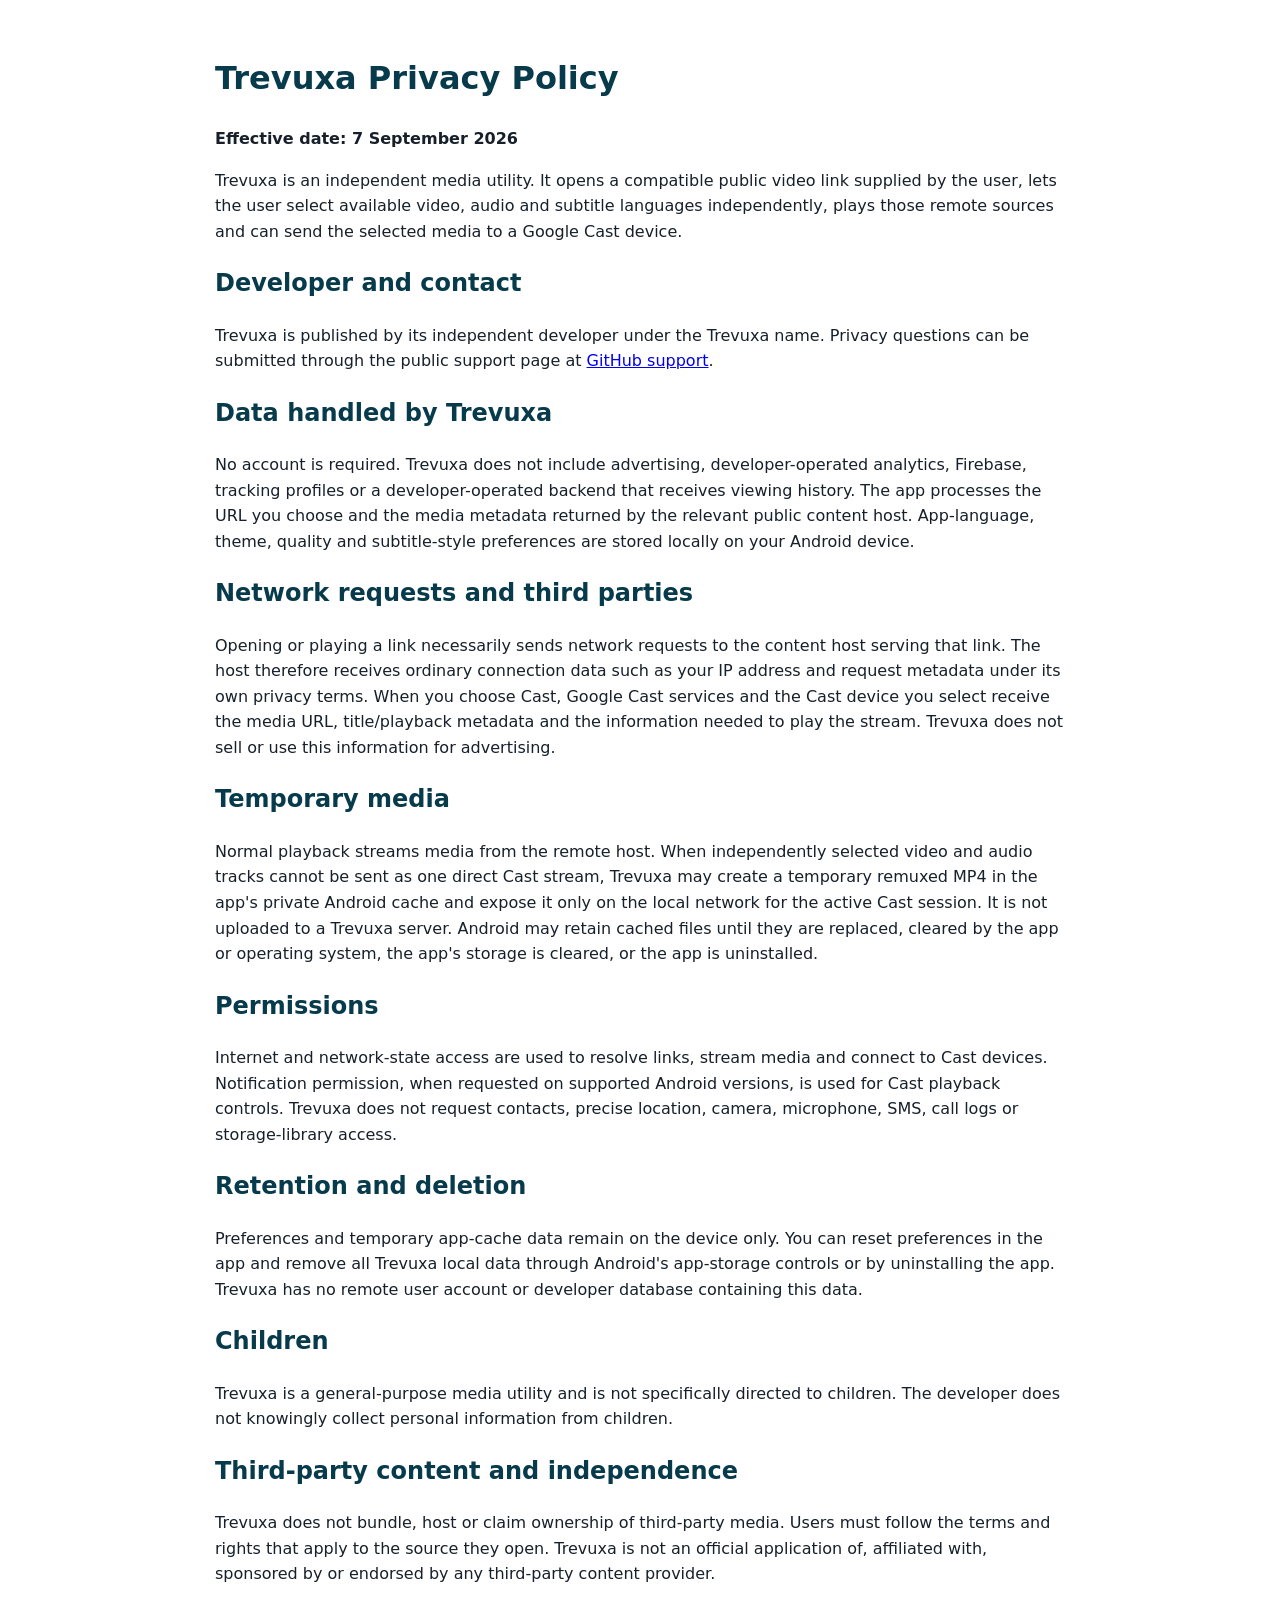
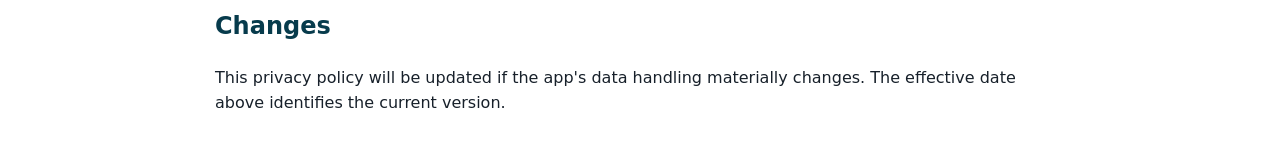
==== privacy-policy.html @ 8b6cb0d0 "Update privacy policy for Trevuxa and actual data flows" ====
<!doctype html>
<html lang="en"><head><meta charset="utf-8"><meta name="viewport" content="width=device-width,initial-scale=1">
<title>Trevuxa Privacy Policy</title><style>body{font:16px system-ui;line-height:1.6;max-width:850px;margin:auto;padding:32px;color:#17202a}h1,h2{color:#073b4c}</style></head>
<body><h1>Trevuxa Privacy Policy</h1><p><strong>Effective date: 7 September 2026</strong></p>
<p>Trevuxa is an independent media utility. It opens a compatible public video link supplied by the user, lets the user select available video, audio and subtitle languages independently, plays those remote sources and can send the selected media to a Google Cast device.</p>
<h2>Developer and contact</h2><p>Trevuxa is published by its independent developer under the Trevuxa name. Privacy questions can be submitted through the public support page at <a href="https://github.com/LuckyLuke-0/lingomix-cast-receiver/issues">GitHub support</a>.</p>
<h2>Data handled by Trevuxa</h2><p>No account is required. Trevuxa does not include advertising, developer-operated analytics, Firebase, tracking profiles or a developer-operated backend that receives viewing history. The app processes the URL you choose and the media metadata returned by the relevant public content host. App-language, theme, quality and subtitle-style preferences are stored locally on your Android device.</p>
<h2>Network requests and third parties</h2><p>Opening or playing a link necessarily sends network requests to the content host serving that link. The host therefore receives ordinary connection data such as your IP address and request metadata under its own privacy terms. When you choose Cast, Google Cast services and the Cast device you select receive the media URL, title/playback metadata and the information needed to play the stream. Trevuxa does not sell or use this information for advertising.</p>
<h2>Temporary media</h2><p>Normal playback streams media from the remote host. When independently selected video and audio tracks cannot be sent as one direct Cast stream, Trevuxa may create a temporary remuxed MP4 in the app's private Android cache and expose it only on the local network for the active Cast session. It is not uploaded to a Trevuxa server. Android may retain cached files until they are replaced, cleared by the app or operating system, the app's storage is cleared, or the app is uninstalled.</p>
<h2>Permissions</h2><p>Internet and network-state access are used to resolve links, stream media and connect to Cast devices. Notification permission, when requested on supported Android versions, is used for Cast playback controls. Trevuxa does not request contacts, precise location, camera, microphone, SMS, call logs or storage-library access.</p>
<h2>Retention and deletion</h2><p>Preferences and temporary app-cache data remain on the device only. You can reset preferences in the app and remove all Trevuxa local data through Android's app-storage controls or by uninstalling the app. Trevuxa has no remote user account or developer database containing this data.</p>
<h2>Children</h2><p>Trevuxa is a general-purpose media utility and is not specifically directed to children. The developer does not knowingly collect personal information from children.</p>
<h2>Third-party content and independence</h2><p>Trevuxa does not bundle, host or claim ownership of third-party media. Users must follow the terms and rights that apply to the source they open. Trevuxa is not an official application of, affiliated with, sponsored by or endorsed by any third-party content provider.</p>
<h2>Changes</h2><p>This privacy policy will be updated if the app's data handling materially changes. The effective date above identifies the current version.</p>
</body></html>
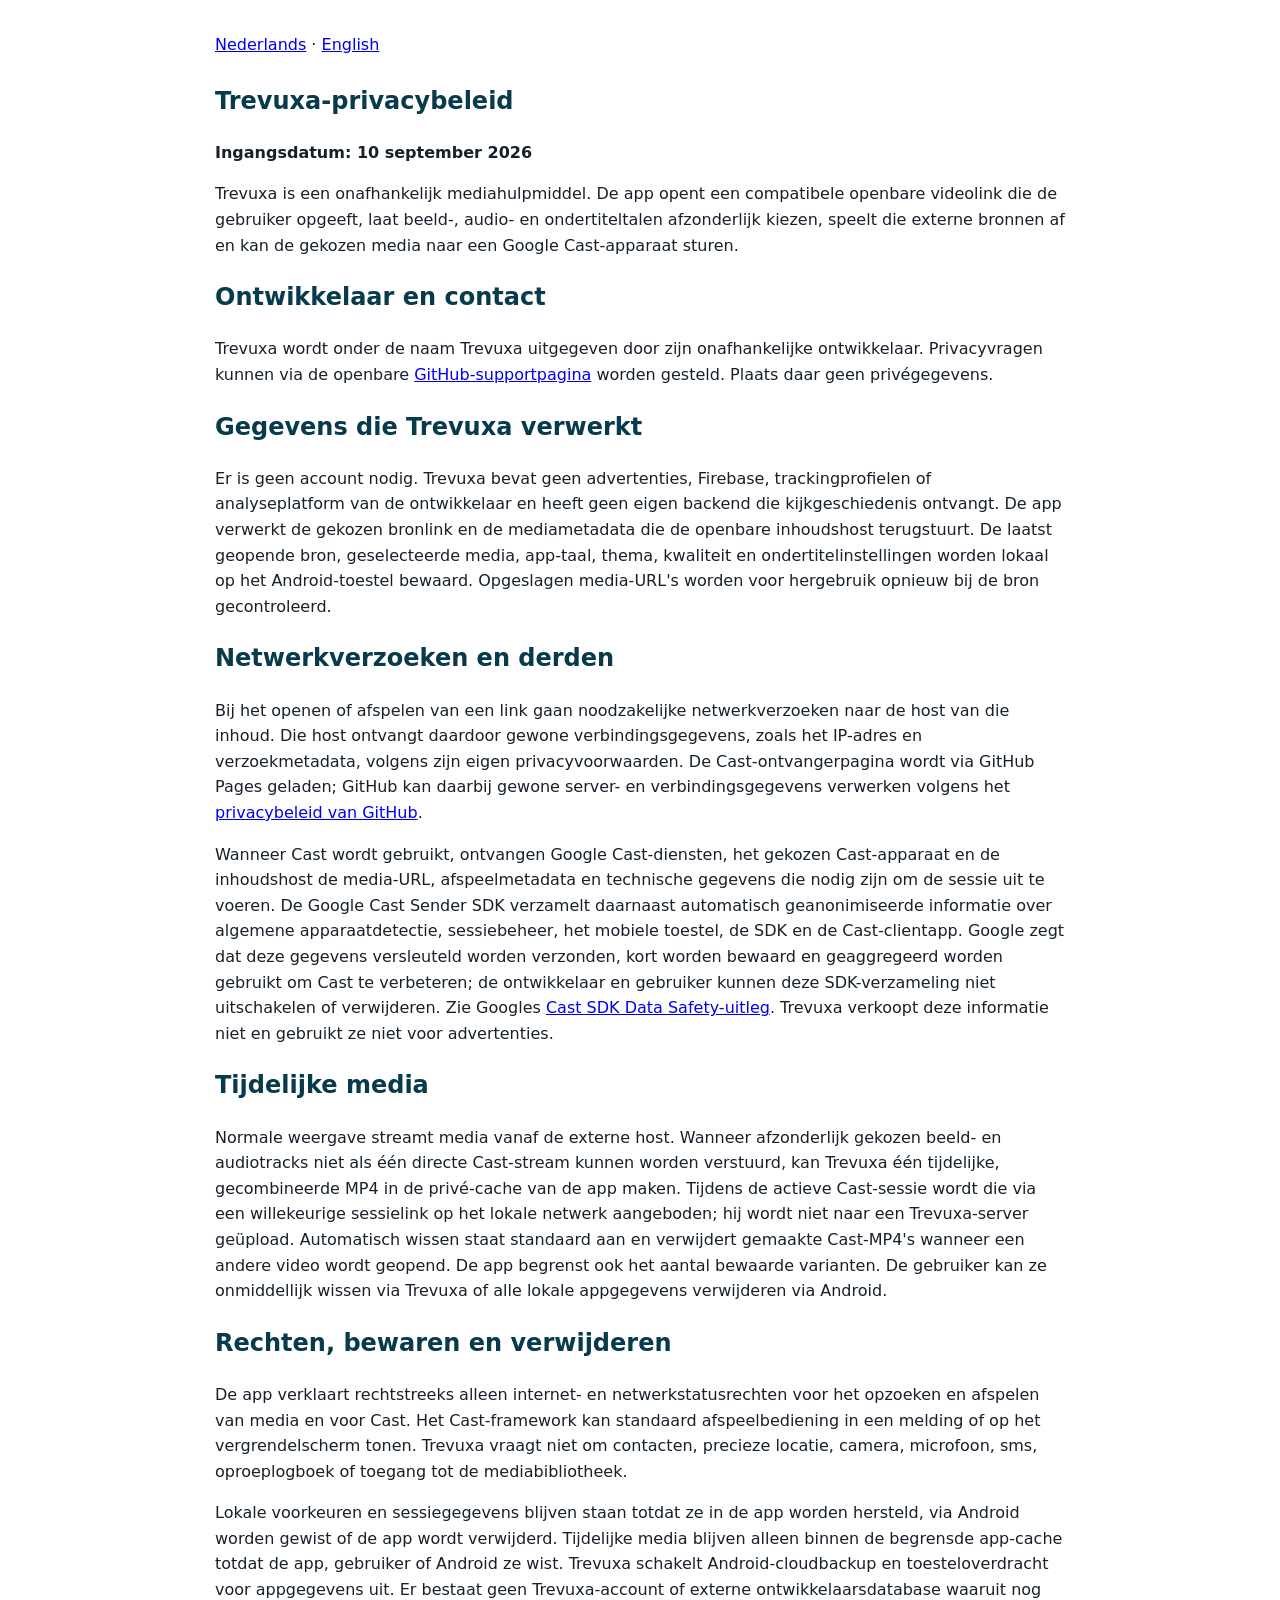
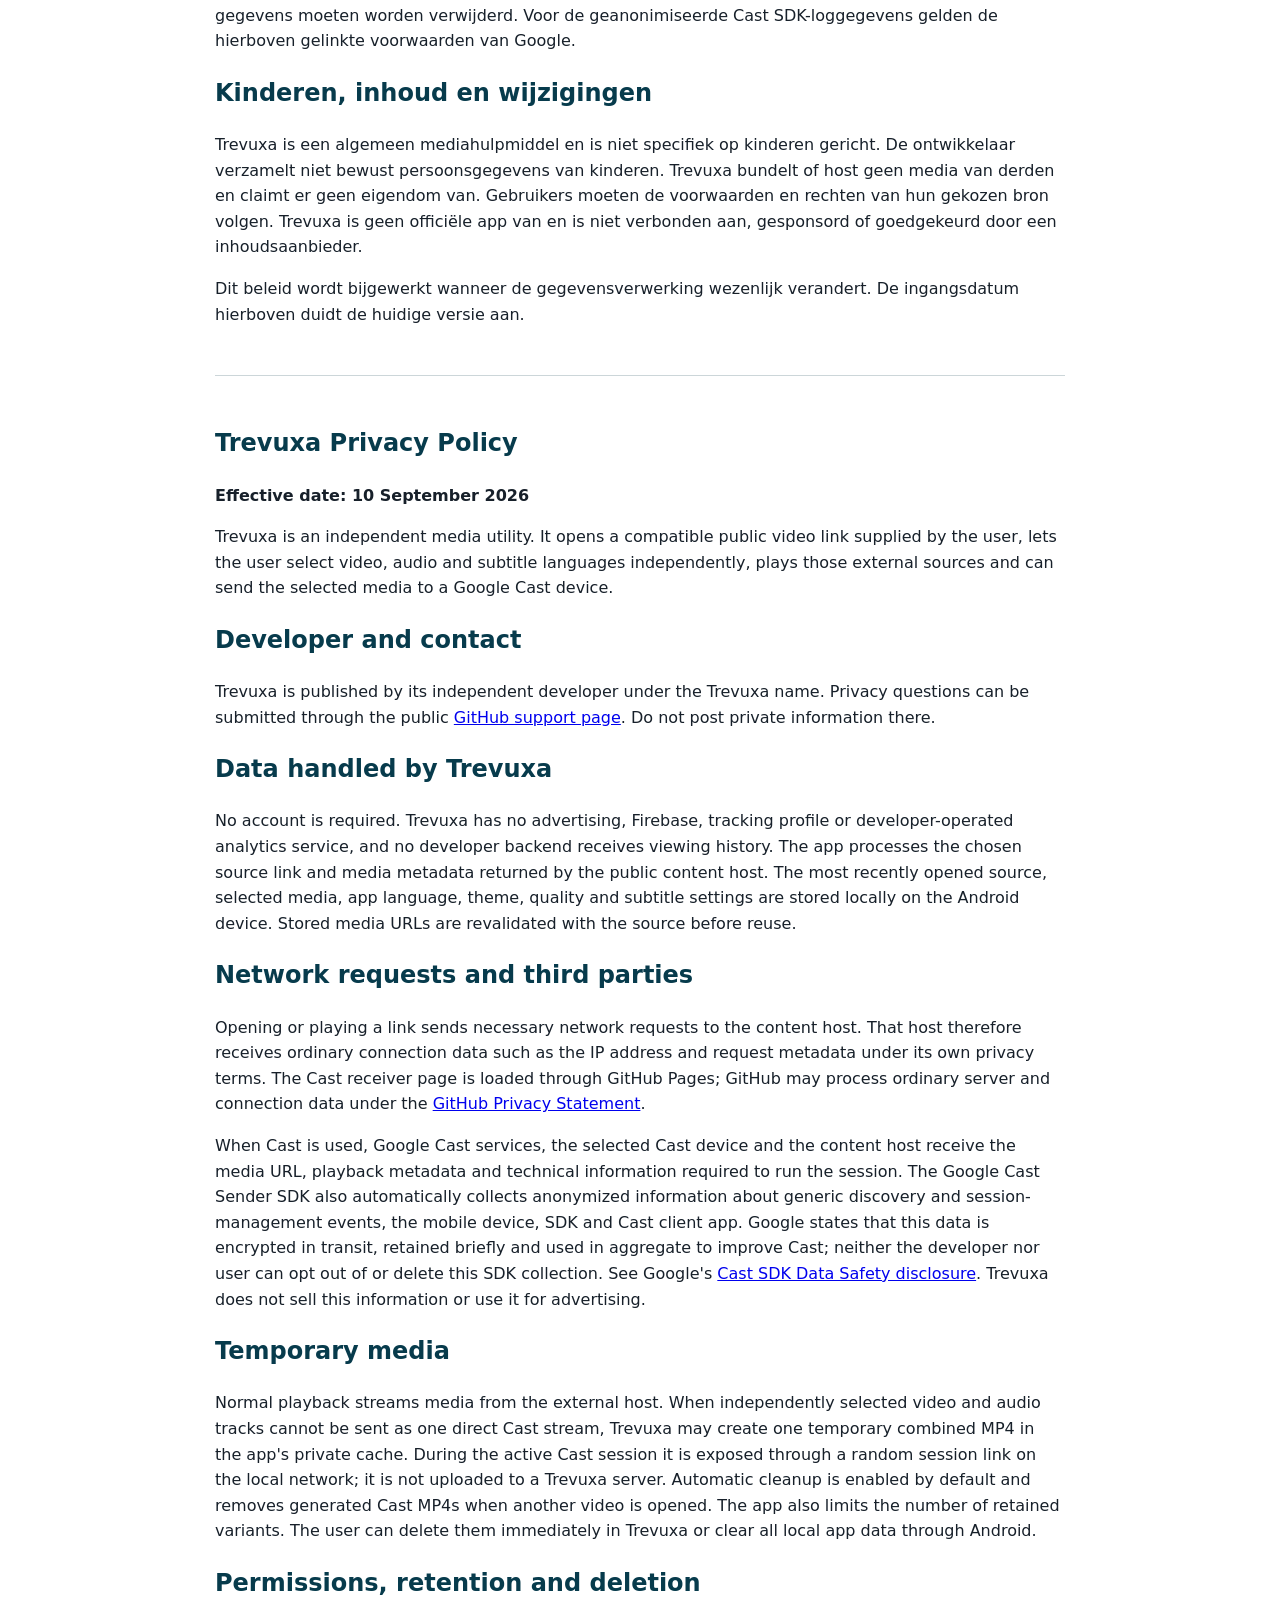
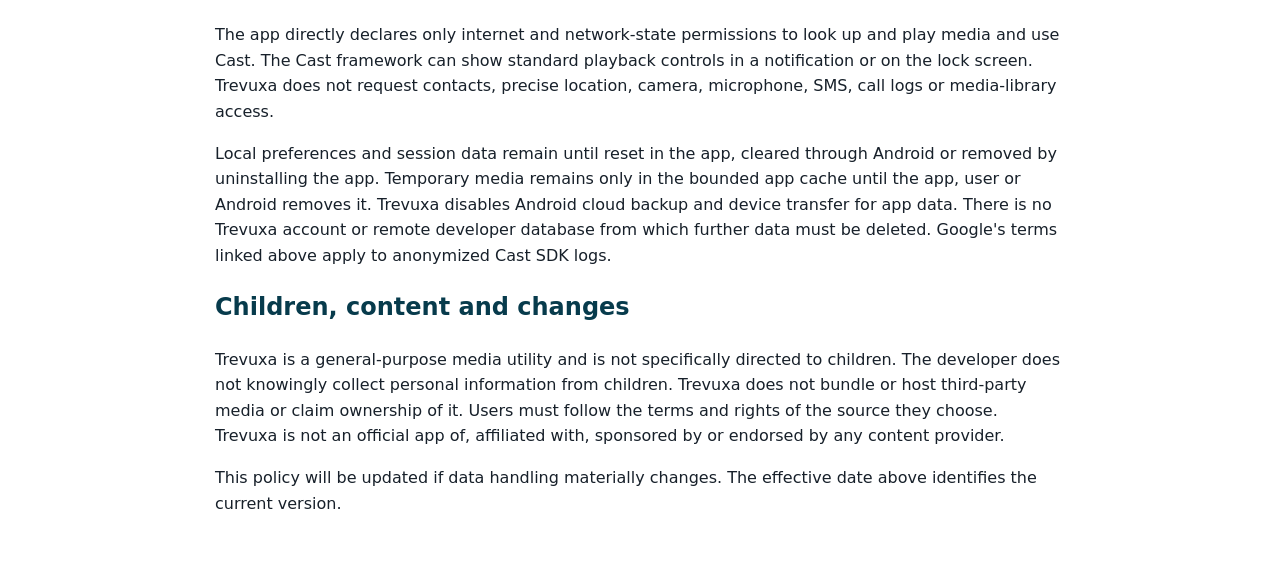
==== commit b65651aa: "Harden legacy receiver session handling and deployment" ====
--- a/privacy-policy.html
+++ b/privacy-policy.html
@@ -1,15 +1,71 @@
 <!doctype html>
-<html lang="en"><head><meta charset="utf-8"><meta name="viewport" content="width=device-width,initial-scale=1">
-<title>Trevuxa Privacy Policy</title><style>body{font:16px system-ui;line-height:1.6;max-width:850px;margin:auto;padding:32px;color:#17202a}h1,h2{color:#073b4c}</style></head>
-<body><h1>Trevuxa Privacy Policy</h1><p><strong>Effective date: 7 September 2026</strong></p>
-<p>Trevuxa is an independent media utility. It opens a compatible public video link supplied by the user, lets the user select available video, audio and subtitle languages independently, plays those remote sources and can send the selected media to a Google Cast device.</p>
-<h2>Developer and contact</h2><p>Trevuxa is published by its independent developer under the Trevuxa name. Privacy questions can be submitted through the public support page at <a href="https://github.com/LuckyLuke-0/lingomix-cast-receiver/issues">GitHub support</a>.</p>
-<h2>Data handled by Trevuxa</h2><p>No account is required. Trevuxa does not include advertising, developer-operated analytics, Firebase, tracking profiles or a developer-operated backend that receives viewing history. The app processes the URL you choose and the media metadata returned by the relevant public content host. App-language, theme, quality and subtitle-style preferences are stored locally on your Android device.</p>
-<h2>Network requests and third parties</h2><p>Opening or playing a link necessarily sends network requests to the content host serving that link. The host therefore receives ordinary connection data such as your IP address and request metadata under its own privacy terms. When you choose Cast, Google Cast services and the Cast device you select receive the media URL, title/playback metadata and the information needed to play the stream. Trevuxa does not sell or use this information for advertising.</p>
-<h2>Temporary media</h2><p>Normal playback streams media from the remote host. When independently selected video and audio tracks cannot be sent as one direct Cast stream, Trevuxa may create a temporary remuxed MP4 in the app's private Android cache and expose it only on the local network for the active Cast session. It is not uploaded to a Trevuxa server. Android may retain cached files until they are replaced, cleared by the app or operating system, the app's storage is cleared, or the app is uninstalled.</p>
-<h2>Permissions</h2><p>Internet and network-state access are used to resolve links, stream media and connect to Cast devices. Notification permission, when requested on supported Android versions, is used for Cast playback controls. Trevuxa does not request contacts, precise location, camera, microphone, SMS, call logs or storage-library access.</p>
-<h2>Retention and deletion</h2><p>Preferences and temporary app-cache data remain on the device only. You can reset preferences in the app and remove all Trevuxa local data through Android's app-storage controls or by uninstalling the app. Trevuxa has no remote user account or developer database containing this data.</p>
-<h2>Children</h2><p>Trevuxa is a general-purpose media utility and is not specifically directed to children. The developer does not knowingly collect personal information from children.</p>
-<h2>Third-party content and independence</h2><p>Trevuxa does not bundle, host or claim ownership of third-party media. Users must follow the terms and rights that apply to the source they open. Trevuxa is not an official application of, affiliated with, sponsored by or endorsed by any third-party content provider.</p>
-<h2>Changes</h2><p>This privacy policy will be updated if the app's data handling materially changes. The effective date above identifies the current version.</p>
-</body></html>+<html lang="en">
+<head>
+  <meta charset="utf-8">
+  <meta name="viewport" content="width=device-width,initial-scale=1">
+  <title>Trevuxa Privacy Policy / Privacybeleid</title>
+  <style>
+    body{font:16px system-ui;line-height:1.6;max-width:850px;margin:auto;padding:32px;color:#17202a}
+    h1,h2{color:#073b4c}nav{margin-bottom:24px}hr{border:0;border-top:1px solid #ccd6d9;margin:48px 0}
+  </style>
+</head>
+<body>
+<nav><a href="#nederlands">Nederlands</a> · <a href="#english">English</a></nav>
+
+<section id="nederlands" lang="nl">
+  <h1>Trevuxa-privacybeleid</h1>
+  <p><strong>Ingangsdatum: 10 september 2026</strong></p>
+  <p>Trevuxa is een onafhankelijk mediahulpmiddel. De app opent een compatibele openbare videolink die de gebruiker opgeeft, laat beeld-, audio- en ondertiteltalen afzonderlijk kiezen, speelt die externe bronnen af en kan de gekozen media naar een Google Cast-apparaat sturen.</p>
+
+  <h2>Ontwikkelaar en contact</h2>
+  <p>Trevuxa wordt onder de naam Trevuxa uitgegeven door zijn onafhankelijke ontwikkelaar. Privacyvragen kunnen via de openbare <a href="https://github.com/LuckyLuke-0/lingomix-cast-receiver/issues">GitHub-supportpagina</a> worden gesteld. Plaats daar geen privégegevens.</p>
+
+  <h2>Gegevens die Trevuxa verwerkt</h2>
+  <p>Er is geen account nodig. Trevuxa bevat geen advertenties, Firebase, trackingprofielen of analyseplatform van de ontwikkelaar en heeft geen eigen backend die kijkgeschiedenis ontvangt. De app verwerkt de gekozen bronlink en de mediametadata die de openbare inhoudshost terugstuurt. De laatst geopende bron, geselecteerde media, app-taal, thema, kwaliteit en ondertitelinstellingen worden lokaal op het Android-toestel bewaard. Opgeslagen media-URL's worden voor hergebruik opnieuw bij de bron gecontroleerd.</p>
+
+  <h2>Netwerkverzoeken en derden</h2>
+  <p>Bij het openen of afspelen van een link gaan noodzakelijke netwerkverzoeken naar de host van die inhoud. Die host ontvangt daardoor gewone verbindingsgegevens, zoals het IP-adres en verzoekmetadata, volgens zijn eigen privacyvoorwaarden. De Cast-ontvangerpagina wordt via GitHub Pages geladen; GitHub kan daarbij gewone server- en verbindingsgegevens verwerken volgens het <a href="https://docs.github.com/en/site-policy/privacy-policies/github-general-privacy-statement">privacybeleid van GitHub</a>.</p>
+  <p>Wanneer Cast wordt gebruikt, ontvangen Google Cast-diensten, het gekozen Cast-apparaat en de inhoudshost de media-URL, afspeelmetadata en technische gegevens die nodig zijn om de sessie uit te voeren. De Google Cast Sender SDK verzamelt daarnaast automatisch geanonimiseerde informatie over algemene apparaatdetectie, sessiebeheer, het mobiele toestel, de SDK en de Cast-clientapp. Google zegt dat deze gegevens versleuteld worden verzonden, kort worden bewaard en geaggregeerd worden gebruikt om Cast te verbeteren; de ontwikkelaar en gebruiker kunnen deze SDK-verzameling niet uitschakelen of verwijderen. Zie Googles <a href="https://developers.google.com/cast/docs/android_sender/data_disclosure">Cast SDK Data Safety-uitleg</a>. Trevuxa verkoopt deze informatie niet en gebruikt ze niet voor advertenties.</p>
+
+  <h2>Tijdelijke media</h2>
+  <p>Normale weergave streamt media vanaf de externe host. Wanneer afzonderlijk gekozen beeld- en audiotracks niet als één directe Cast-stream kunnen worden verstuurd, kan Trevuxa één tijdelijke, gecombineerde MP4 in de privé-cache van de app maken. Tijdens de actieve Cast-sessie wordt die via een willekeurige sessielink op het lokale netwerk aangeboden; hij wordt niet naar een Trevuxa-server geüpload. Automatisch wissen staat standaard aan en verwijdert gemaakte Cast-MP4's wanneer een andere video wordt geopend. De app begrenst ook het aantal bewaarde varianten. De gebruiker kan ze onmiddellijk wissen via Trevuxa of alle lokale appgegevens verwijderen via Android.</p>
+
+  <h2>Rechten, bewaren en verwijderen</h2>
+  <p>De app verklaart rechtstreeks alleen internet- en netwerkstatusrechten voor het opzoeken en afspelen van media en voor Cast. Het Cast-framework kan standaard afspeelbediening in een melding of op het vergrendelscherm tonen. Trevuxa vraagt niet om contacten, precieze locatie, camera, microfoon, sms, oproeplogboek of toegang tot de mediabibliotheek.</p>
+  <p>Lokale voorkeuren en sessiegegevens blijven staan totdat ze in de app worden hersteld, via Android worden gewist of de app wordt verwijderd. Tijdelijke media blijven alleen binnen de begrensde app-cache totdat de app, gebruiker of Android ze wist. Trevuxa schakelt Android-cloudbackup en toesteloverdracht voor appgegevens uit. Er bestaat geen Trevuxa-account of externe ontwikkelaarsdatabase waaruit nog gegevens moeten worden verwijderd. Voor de geanonimiseerde Cast SDK-loggegevens gelden de hierboven gelinkte voorwaarden van Google.</p>
+
+  <h2>Kinderen, inhoud en wijzigingen</h2>
+  <p>Trevuxa is een algemeen mediahulpmiddel en is niet specifiek op kinderen gericht. De ontwikkelaar verzamelt niet bewust persoonsgegevens van kinderen. Trevuxa bundelt of host geen media van derden en claimt er geen eigendom van. Gebruikers moeten de voorwaarden en rechten van hun gekozen bron volgen. Trevuxa is geen officiële app van en is niet verbonden aan, gesponsord of goedgekeurd door een inhoudsaanbieder.</p>
+  <p>Dit beleid wordt bijgewerkt wanneer de gegevensverwerking wezenlijk verandert. De ingangsdatum hierboven duidt de huidige versie aan.</p>
+</section>
+
+<hr>
+
+<section id="english" lang="en">
+  <h1>Trevuxa Privacy Policy</h1>
+  <p><strong>Effective date: 10 September 2026</strong></p>
+  <p>Trevuxa is an independent media utility. It opens a compatible public video link supplied by the user, lets the user select video, audio and subtitle languages independently, plays those external sources and can send the selected media to a Google Cast device.</p>
+
+  <h2>Developer and contact</h2>
+  <p>Trevuxa is published by its independent developer under the Trevuxa name. Privacy questions can be submitted through the public <a href="https://github.com/LuckyLuke-0/lingomix-cast-receiver/issues">GitHub support page</a>. Do not post private information there.</p>
+
+  <h2>Data handled by Trevuxa</h2>
+  <p>No account is required. Trevuxa has no advertising, Firebase, tracking profile or developer-operated analytics service, and no developer backend receives viewing history. The app processes the chosen source link and media metadata returned by the public content host. The most recently opened source, selected media, app language, theme, quality and subtitle settings are stored locally on the Android device. Stored media URLs are revalidated with the source before reuse.</p>
+
+  <h2>Network requests and third parties</h2>
+  <p>Opening or playing a link sends necessary network requests to the content host. That host therefore receives ordinary connection data such as the IP address and request metadata under its own privacy terms. The Cast receiver page is loaded through GitHub Pages; GitHub may process ordinary server and connection data under the <a href="https://docs.github.com/en/site-policy/privacy-policies/github-general-privacy-statement">GitHub Privacy Statement</a>.</p>
+  <p>When Cast is used, Google Cast services, the selected Cast device and the content host receive the media URL, playback metadata and technical information required to run the session. The Google Cast Sender SDK also automatically collects anonymized information about generic discovery and session-management events, the mobile device, SDK and Cast client app. Google states that this data is encrypted in transit, retained briefly and used in aggregate to improve Cast; neither the developer nor user can opt out of or delete this SDK collection. See Google's <a href="https://developers.google.com/cast/docs/android_sender/data_disclosure">Cast SDK Data Safety disclosure</a>. Trevuxa does not sell this information or use it for advertising.</p>
+
+  <h2>Temporary media</h2>
+  <p>Normal playback streams media from the external host. When independently selected video and audio tracks cannot be sent as one direct Cast stream, Trevuxa may create one temporary combined MP4 in the app's private cache. During the active Cast session it is exposed through a random session link on the local network; it is not uploaded to a Trevuxa server. Automatic cleanup is enabled by default and removes generated Cast MP4s when another video is opened. The app also limits the number of retained variants. The user can delete them immediately in Trevuxa or clear all local app data through Android.</p>
+
+  <h2>Permissions, retention and deletion</h2>
+  <p>The app directly declares only internet and network-state permissions to look up and play media and use Cast. The Cast framework can show standard playback controls in a notification or on the lock screen. Trevuxa does not request contacts, precise location, camera, microphone, SMS, call logs or media-library access.</p>
+  <p>Local preferences and session data remain until reset in the app, cleared through Android or removed by uninstalling the app. Temporary media remains only in the bounded app cache until the app, user or Android removes it. Trevuxa disables Android cloud backup and device transfer for app data. There is no Trevuxa account or remote developer database from which further data must be deleted. Google's terms linked above apply to anonymized Cast SDK logs.</p>
+
+  <h2>Children, content and changes</h2>
+  <p>Trevuxa is a general-purpose media utility and is not specifically directed to children. The developer does not knowingly collect personal information from children. Trevuxa does not bundle or host third-party media or claim ownership of it. Users must follow the terms and rights of the source they choose. Trevuxa is not an official app of, affiliated with, sponsored by or endorsed by any content provider.</p>
+  <p>This policy will be updated if data handling materially changes. The effective date above identifies the current version.</p>
+</section>
+</body>
+</html>
